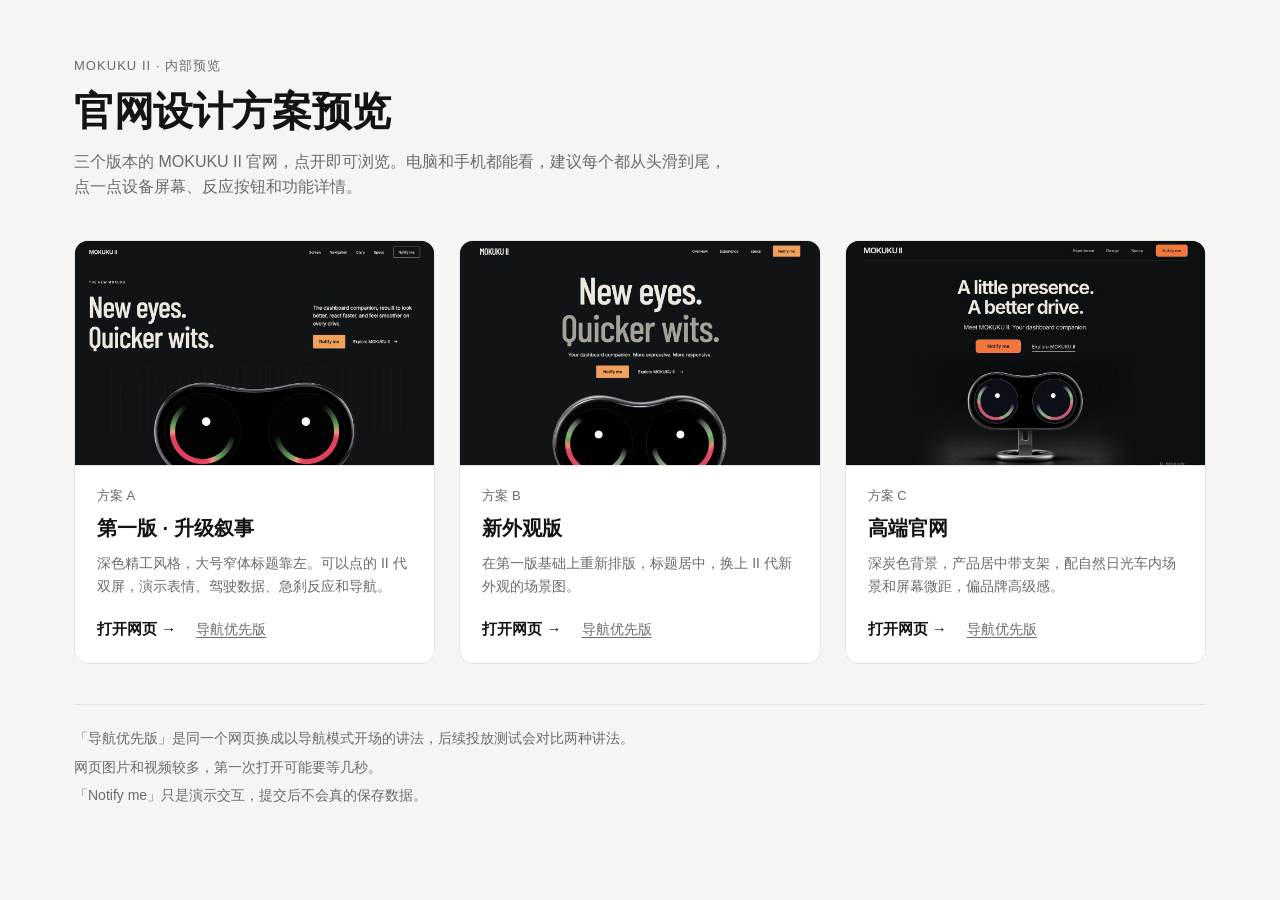
==== index.html @ 34bb88f5 "MOKUKU II website preview: 2026-11-19 14:28" ====
<!doctype html>
<html lang="zh-CN">
<head>
<meta charset="utf-8">
<meta name="viewport" content="width=device-width, initial-scale=1">
<meta name="robots" content="noindex, nofollow">
<title>MOKUKU II 官网方案预览</title>
<style>
  :root {
    --bg: #f5f5f3;
    --card: #ffffff;
    --text: #141414;
    --muted: #6b6b68;
    --line: #e4e4e0;
    --accent: #141414;
  }
  @media (prefers-color-scheme: dark) {
    :root {
      --bg: #111211;
      --card: #1b1c1b;
      --text: #f2f2ee;
      --muted: #a0a09a;
      --line: #2c2d2b;
      --accent: #f2f2ee;
    }
  }
  * { box-sizing: border-box; }
  html { -webkit-text-size-adjust: 100%; }
  body {
    margin: 0;
    background: var(--bg);
    color: var(--text);
    font-family: -apple-system, BlinkMacSystemFont, "PingFang SC", "Hiragino Sans GB", "Microsoft YaHei", "Segoe UI", sans-serif;
    line-height: 1.6;
  }
  .wrap { max-width: 1180px; margin: 0 auto; padding: 56px 24px 72px; }
  .eyebrow { font-size: 13px; letter-spacing: .08em; color: var(--muted); margin: 0 0 10px; }
  h1 { font-size: clamp(28px, 4vw, 40px); line-height: 1.2; margin: 0 0 14px; font-weight: 650; letter-spacing: -.01em; }
  .lead { color: var(--muted); margin: 0 0 40px; max-width: 660px; font-size: 16px; }
  .grid { display: grid; grid-template-columns: repeat(3, minmax(0, 1fr)); gap: 24px; }
  .card {
    position: relative;
    display: flex; flex-direction: column;
    background: var(--card);
    border: 1px solid var(--line);
    border-radius: 14px;
    overflow: hidden;
    transition: transform .2s ease, box-shadow .2s ease;
  }
  .card:hover { transform: translateY(-3px); box-shadow: 0 12px 32px rgba(0,0,0,.10); }
  .card:focus-within { outline: 2px solid var(--accent); outline-offset: 3px; }
  .shot { aspect-ratio: 16 / 10; background: #1a1d1f center / cover no-repeat; border-bottom: 1px solid var(--line); }
  .body { padding: 20px 22px 22px; display: flex; flex-direction: column; gap: 6px; flex: 1; }
  .tag { font-size: 13px; color: var(--muted); }
  h2 { font-size: 20px; margin: 0; font-weight: 620; }
  .desc { color: var(--muted); font-size: 14px; margin: 2px 0 14px; flex: 1; }
  .links { display: flex; flex-wrap: wrap; align-items: baseline; gap: 6px 20px; }
  .go { font-size: 15px; font-weight: 600; color: inherit; text-decoration: none; }
  .go:focus-visible { outline: none; }
  /* 整张卡片都可以点，点到“导航优先版”时走那个链接 */
  .go::after { content: ""; position: absolute; inset: 0; }
  .alt { position: relative; z-index: 1; font-size: 14px; color: var(--muted); text-decoration: underline; text-underline-offset: 3px; }
  .alt:hover { color: var(--text); }
  .note { margin-top: 40px; padding-top: 22px; border-top: 1px solid var(--line); color: var(--muted); font-size: 14px; }
  .note p { margin: 0 0 6px; }
  @media (max-width: 900px) {
    .grid { grid-template-columns: 1fr; max-width: 560px; }
    .wrap { padding: 36px 16px 56px; }
  }
</style>
</head>
<body>
  <main class="wrap">
    <p class="eyebrow">MOKUKU II · 内部预览</p>
    <h1>官网设计方案预览</h1>
    <p class="lead">三个版本的 MOKUKU II 官网，点开即可浏览。电脑和手机都能看，建议每个都从头滑到尾，点一点设备屏幕、反应按钮和功能详情。</p>

    <div class="grid">
      <article class="card">
        <div class="shot" style="background-image:url('./previews/a.jpg')" role="img" aria-label="方案 A 首屏截图"></div>
        <div class="body">
          <span class="tag">方案 A</span>
          <h2>第一版 · 升级叙事</h2>
          <p class="desc">深色精工风格，大号窄体标题靠左。可以点的 II 代双屏，演示表情、驾驶数据、急刹反应和导航。</p>
          <div class="links">
            <a class="go" href="./v1/">打开网页 →</a>
            <a class="alt" href="./v1/?v=nav">导航优先版</a>
          </div>
        </div>
      </article>

      <article class="card">
        <div class="shot" style="background-image:url('./previews/b.jpg')" role="img" aria-label="方案 B 首屏截图"></div>
        <div class="body">
          <span class="tag">方案 B</span>
          <h2>新外观版</h2>
          <p class="desc">在第一版基础上重新排版，标题居中，换上 II 代新外观的场景图。</p>
          <div class="links">
            <a class="go" href="./new-look/">打开网页 →</a>
            <a class="alt" href="./new-look/?v=nav">导航优先版</a>
          </div>
        </div>
      </article>

      <article class="card">
        <div class="shot" style="background-image:url('./previews/c.jpg')" role="img" aria-label="方案 C 首屏截图"></div>
        <div class="body">
          <span class="tag">方案 C</span>
          <h2>高端官网</h2>
          <p class="desc">深炭色背景，产品居中带支架，配自然日光车内场景和屏幕微距，偏品牌高级感。</p>
          <div class="links">
            <a class="go" href="./premium/">打开网页 →</a>
            <a class="alt" href="./premium/?v=nav">导航优先版</a>
          </div>
        </div>
      </article>
    </div>

    <div class="note">
      <p>「导航优先版」是同一个网页换成以导航模式开场的讲法，后续投放测试会对比两种讲法。</p>
      <p>网页图片和视频较多，第一次打开可能要等几秒。</p>
      <p>「Notify me」只是演示交互，提交后不会真的保存数据。</p>
    </div>
  </main>
</body>
</html>
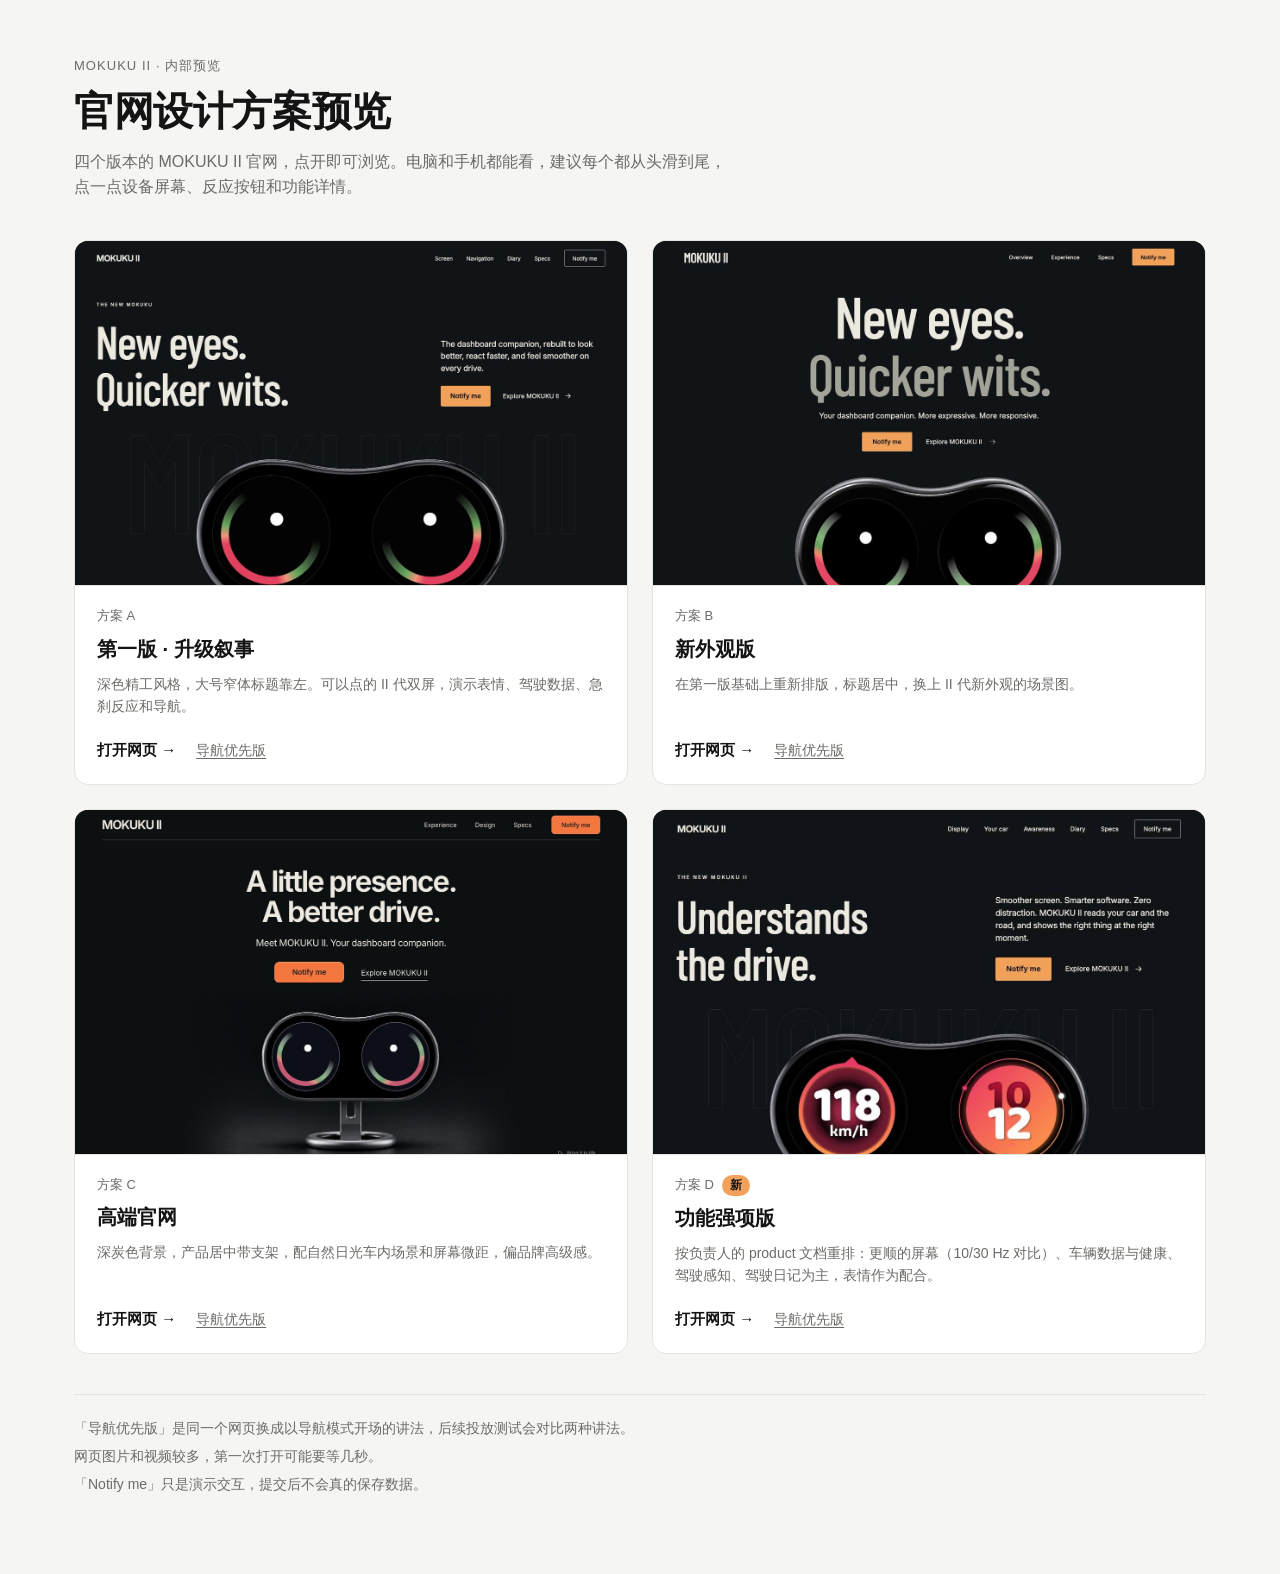
==== commit f8930ba0: "MOKUKU II website preview: 2026-11-19 15:33" ====
--- a/index.html
+++ b/index.html
@@ -37,7 +37,7 @@
   .eyebrow { font-size: 13px; letter-spacing: .08em; color: var(--muted); margin: 0 0 10px; }
   h1 { font-size: clamp(28px, 4vw, 40px); line-height: 1.2; margin: 0 0 14px; font-weight: 650; letter-spacing: -.01em; }
   .lead { color: var(--muted); margin: 0 0 40px; max-width: 660px; font-size: 16px; }
-  .grid { display: grid; grid-template-columns: repeat(3, minmax(0, 1fr)); gap: 24px; }
+  .grid { display: grid; grid-template-columns: repeat(2, minmax(0, 1fr)); gap: 24px; }
   .card {
     position: relative;
     display: flex; flex-direction: column;
@@ -52,6 +52,7 @@
   .shot { aspect-ratio: 16 / 10; background: #1a1d1f center / cover no-repeat; border-bottom: 1px solid var(--line); }
   .body { padding: 20px 22px 22px; display: flex; flex-direction: column; gap: 6px; flex: 1; }
   .tag { font-size: 13px; color: var(--muted); }
+  .new { display: inline-block; margin-left: 8px; padding: 1px 8px; border-radius: 999px; background: #f2a15a; color: #141414; font-size: 12px; font-weight: 600; }
   h2 { font-size: 20px; margin: 0; font-weight: 620; }
   .desc { color: var(--muted); font-size: 14px; margin: 2px 0 14px; flex: 1; }
   .links { display: flex; flex-wrap: wrap; align-items: baseline; gap: 6px 20px; }
@@ -73,7 +74,7 @@
   <main class="wrap">
     <p class="eyebrow">MOKUKU II · 内部预览</p>
     <h1>官网设计方案预览</h1>
-    <p class="lead">三个版本的 MOKUKU II 官网，点开即可浏览。电脑和手机都能看，建议每个都从头滑到尾，点一点设备屏幕、反应按钮和功能详情。</p>
+    <p class="lead">四个版本的 MOKUKU II 官网，点开即可浏览。电脑和手机都能看，建议每个都从头滑到尾，点一点设备屏幕、反应按钮和功能详情。</p>
 
     <div class="grid">
       <article class="card">
@@ -114,6 +115,18 @@
           </div>
         </div>
       </article>
+      <article class="card">
+        <div class="shot" style="background-image:url('./previews/d.jpg')" role="img" aria-label="方案 D 首屏截图"></div>
+        <div class="body">
+          <span class="tag">方案 D<span class="new">新</span></span>
+          <h2>功能强项版</h2>
+          <p class="desc">按负责人的 product 文档重排：更顺的屏幕（10/30 Hz 对比）、车辆数据与健康、驾驶感知、驾驶日记为主，表情作为配合。</p>
+          <div class="links">
+            <a class="go" href="./v2/">打开网页 →</a>
+            <a class="alt" href="./v2/?v=nav">导航优先版</a>
+          </div>
+        </div>
+      </article>
     </div>
 
     <div class="note">
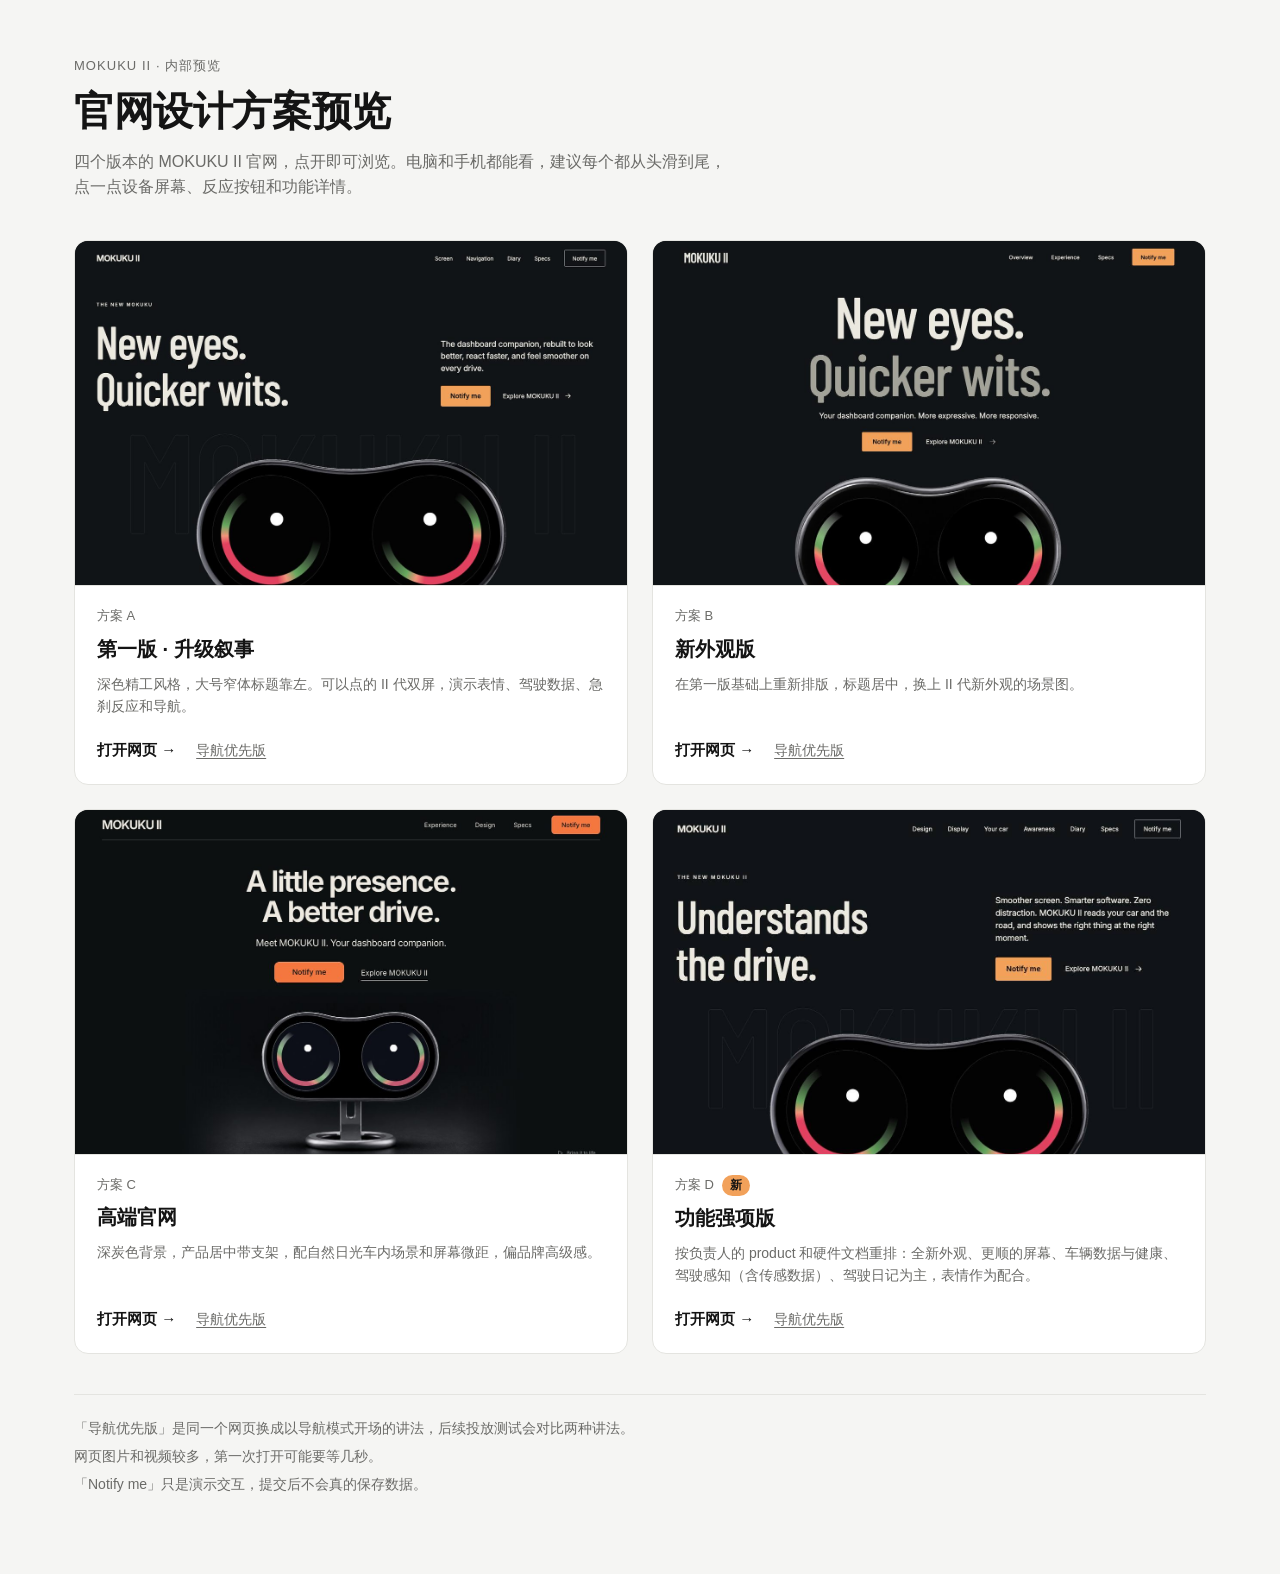
==== commit 2d9ebddc: "MOKUKU II website preview: 2026-11-19 15:55" ====
--- a/index.html
+++ b/index.html
@@ -120,7 +120,7 @@
         <div class="body">
           <span class="tag">方案 D<span class="new">新</span></span>
           <h2>功能强项版</h2>
-          <p class="desc">按负责人的 product 文档重排：更顺的屏幕（10/30 Hz 对比）、车辆数据与健康、驾驶感知、驾驶日记为主，表情作为配合。</p>
+          <p class="desc">按负责人的 product 和硬件文档重排：全新外观、更顺的屏幕、车辆数据与健康、驾驶感知（含传感数据）、驾驶日记为主，表情作为配合。</p>
           <div class="links">
             <a class="go" href="./v2/">打开网页 →</a>
             <a class="alt" href="./v2/?v=nav">导航优先版</a>
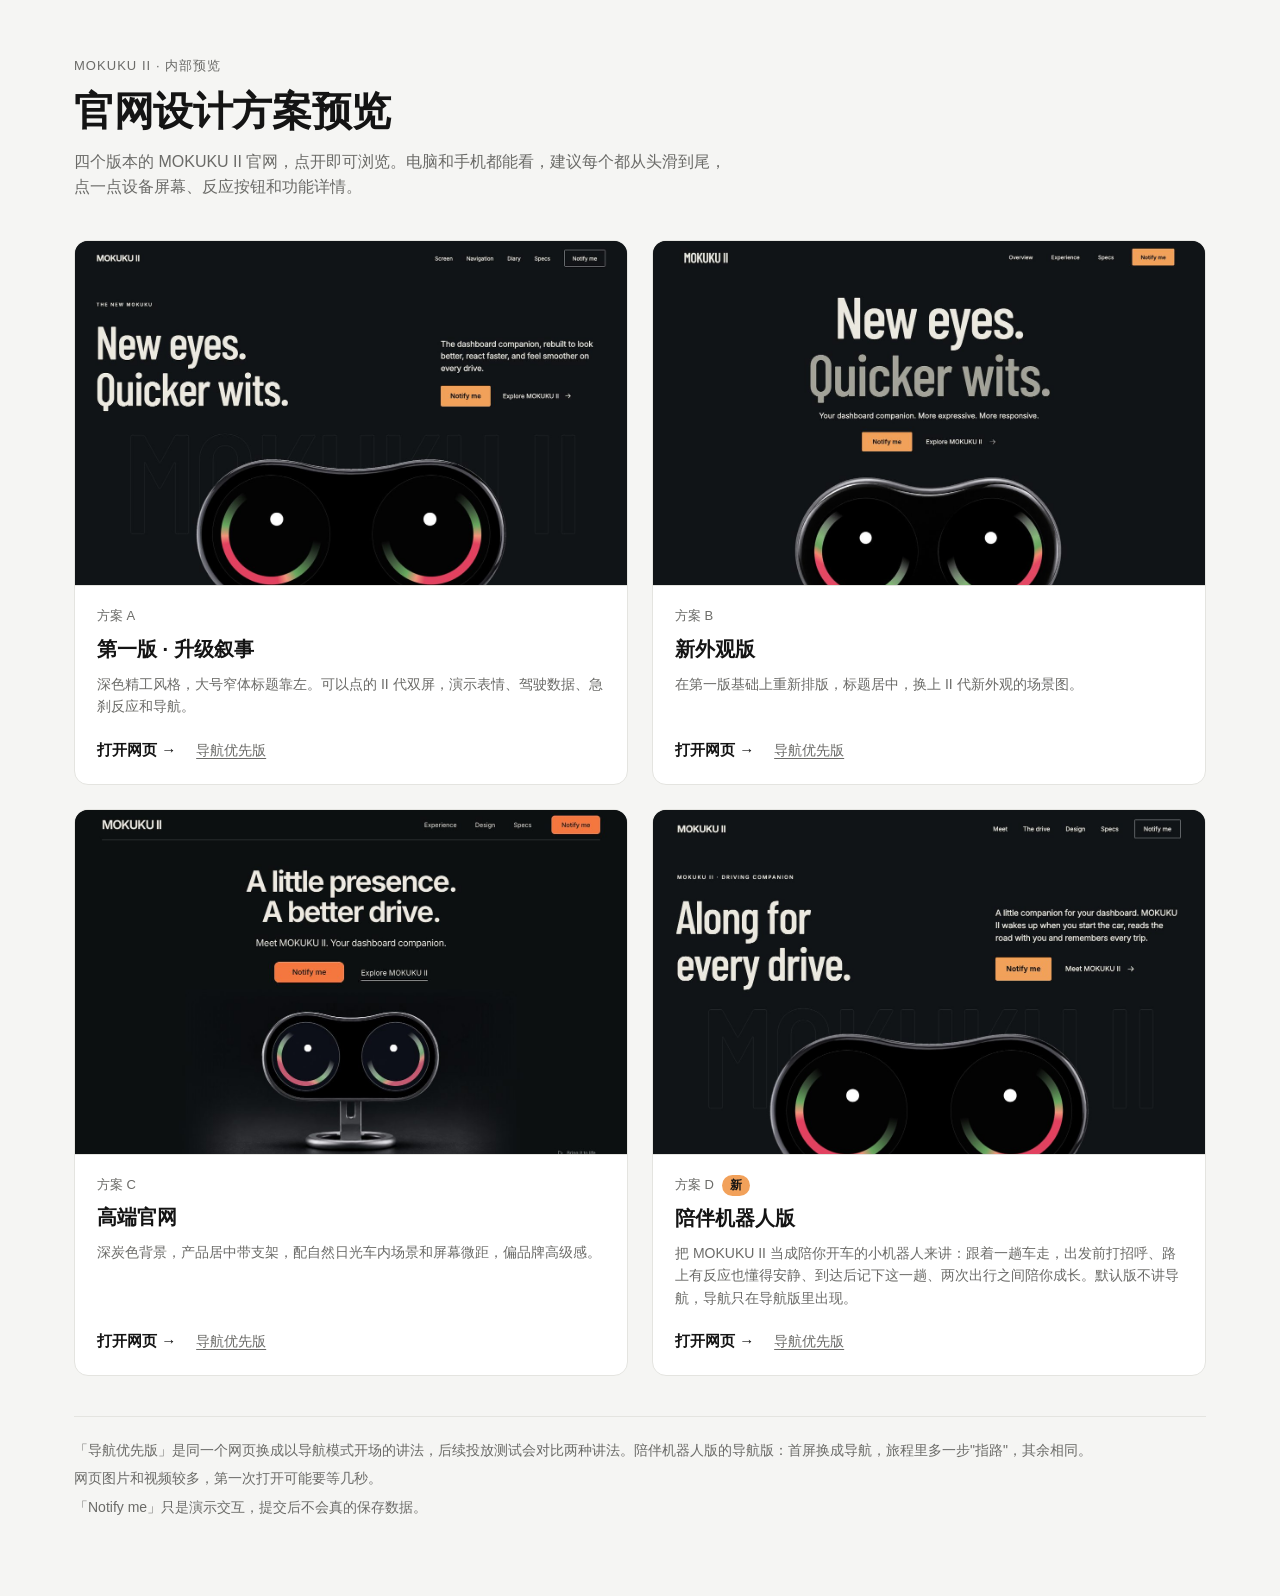
==== commit 78adf449: "MOKUKU II website preview: 2026-11-23 15:16" ====
--- a/index.html
+++ b/index.html
@@ -119,8 +119,8 @@
         <div class="shot" style="background-image:url('./previews/d.jpg')" role="img" aria-label="方案 D 首屏截图"></div>
         <div class="body">
           <span class="tag">方案 D<span class="new">新</span></span>
-          <h2>功能强项版</h2>
-          <p class="desc">按负责人的 product 和硬件文档重排：全新外观、更顺的屏幕、车辆数据与健康、驾驶感知（含传感数据）、驾驶日记为主，表情作为配合。</p>
+          <h2>陪伴机器人版</h2>
+          <p class="desc">把 MOKUKU II 当成陪你开车的小机器人来讲：跟着一趟车走，出发前打招呼、路上有反应也懂得安静、到达后记下这一趟、两次出行之间陪你成长。默认版不讲导航，导航只在导航版里出现。</p>
           <div class="links">
             <a class="go" href="./v2/">打开网页 →</a>
             <a class="alt" href="./v2/?v=nav">导航优先版</a>
@@ -130,7 +130,7 @@
     </div>
 
     <div class="note">
-      <p>「导航优先版」是同一个网页换成以导航模式开场的讲法，后续投放测试会对比两种讲法。</p>
+      <p>「导航优先版」是同一个网页换成以导航模式开场的讲法，后续投放测试会对比两种讲法。陪伴机器人版的导航版：首屏换成导航，旅程里多一步"指路"，其余相同。</p>
       <p>网页图片和视频较多，第一次打开可能要等几秒。</p>
       <p>「Notify me」只是演示交互，提交后不会真的保存数据。</p>
     </div>
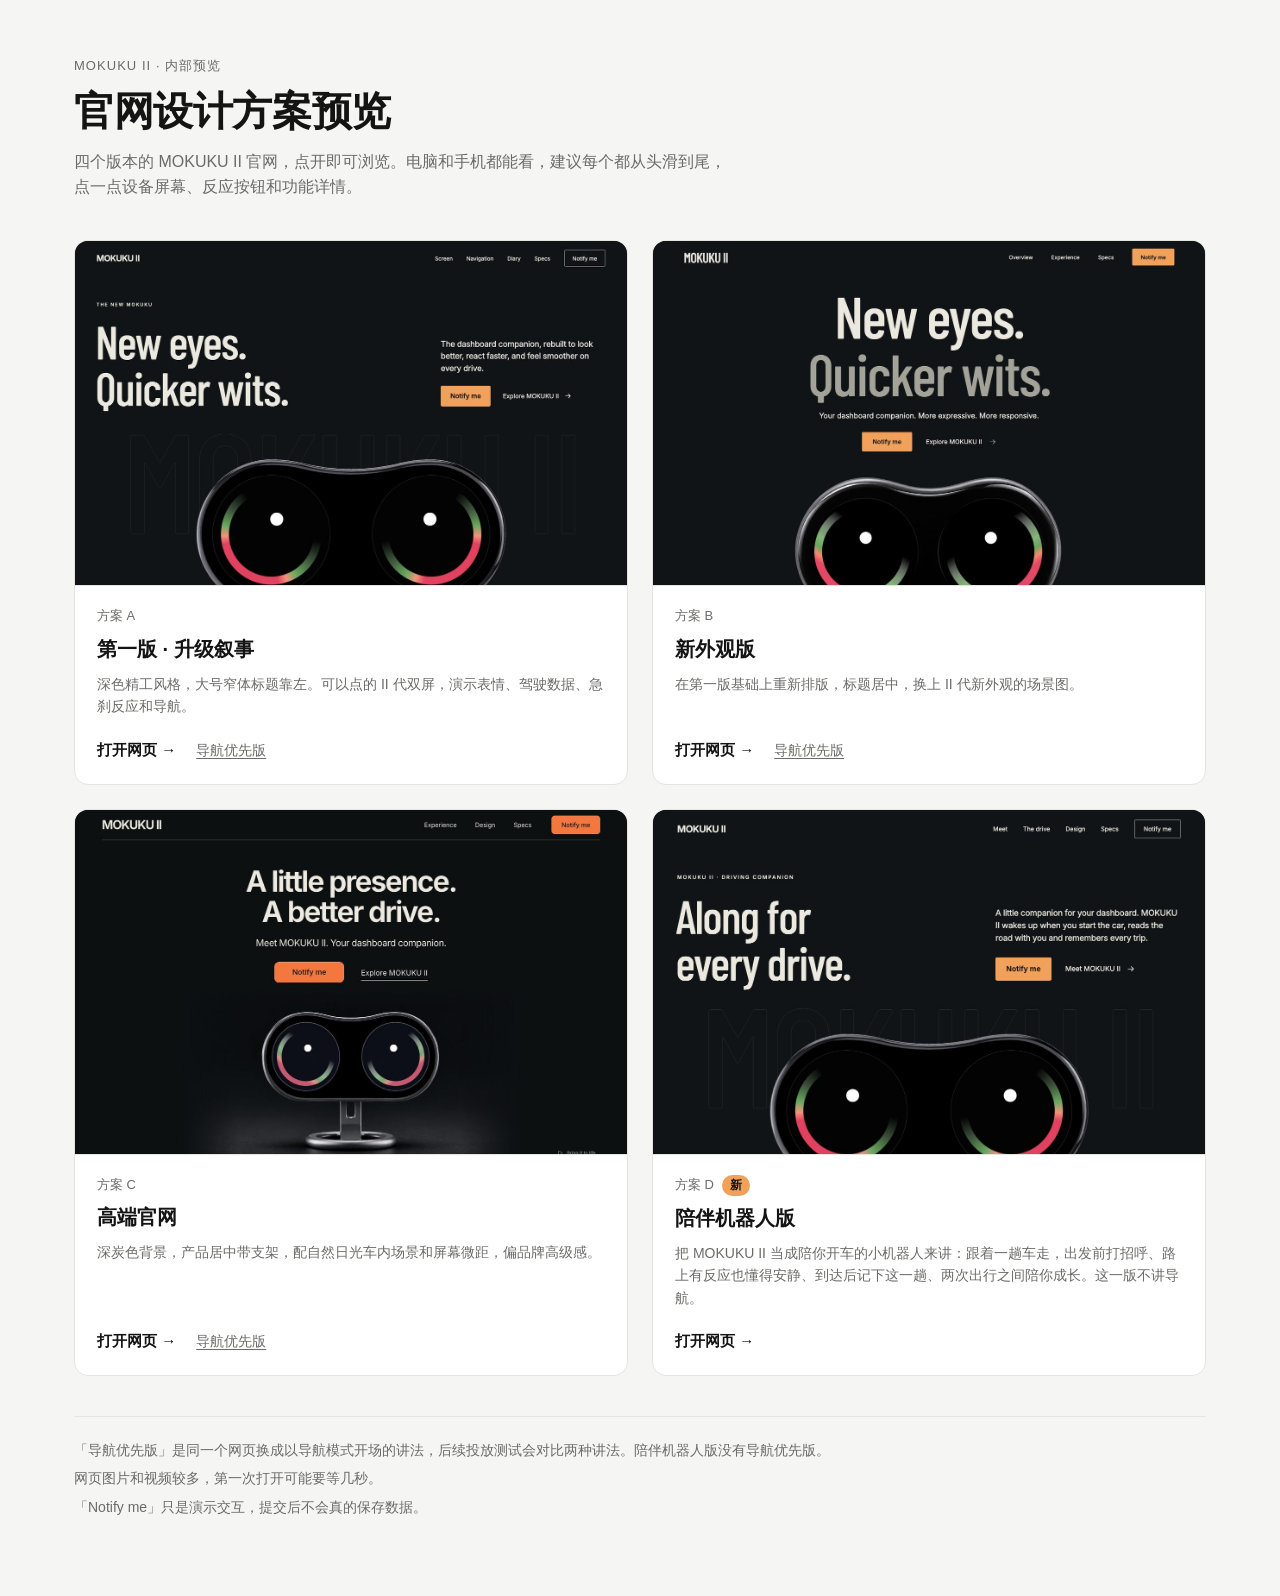
==== commit b5155345: "MOKUKU II website preview: 2026-11-23 16:13" ====
--- a/index.html
+++ b/index.html
@@ -120,17 +120,16 @@
         <div class="body">
           <span class="tag">方案 D<span class="new">新</span></span>
           <h2>陪伴机器人版</h2>
-          <p class="desc">把 MOKUKU II 当成陪你开车的小机器人来讲：跟着一趟车走，出发前打招呼、路上有反应也懂得安静、到达后记下这一趟、两次出行之间陪你成长。默认版不讲导航，导航只在导航版里出现。</p>
+          <p class="desc">把 MOKUKU II 当成陪你开车的小机器人来讲：跟着一趟车走，出发前打招呼、路上有反应也懂得安静、到达后记下这一趟、两次出行之间陪你成长。这一版不讲导航。</p>
           <div class="links">
             <a class="go" href="./v2/">打开网页 →</a>
-            <a class="alt" href="./v2/?v=nav">导航优先版</a>
           </div>
         </div>
       </article>
     </div>
 
     <div class="note">
-      <p>「导航优先版」是同一个网页换成以导航模式开场的讲法，后续投放测试会对比两种讲法。陪伴机器人版的导航版：首屏换成导航，旅程里多一步"指路"，其余相同。</p>
+      <p>「导航优先版」是同一个网页换成以导航模式开场的讲法，后续投放测试会对比两种讲法。陪伴机器人版没有导航优先版。</p>
       <p>网页图片和视频较多，第一次打开可能要等几秒。</p>
       <p>「Notify me」只是演示交互，提交后不会真的保存数据。</p>
     </div>
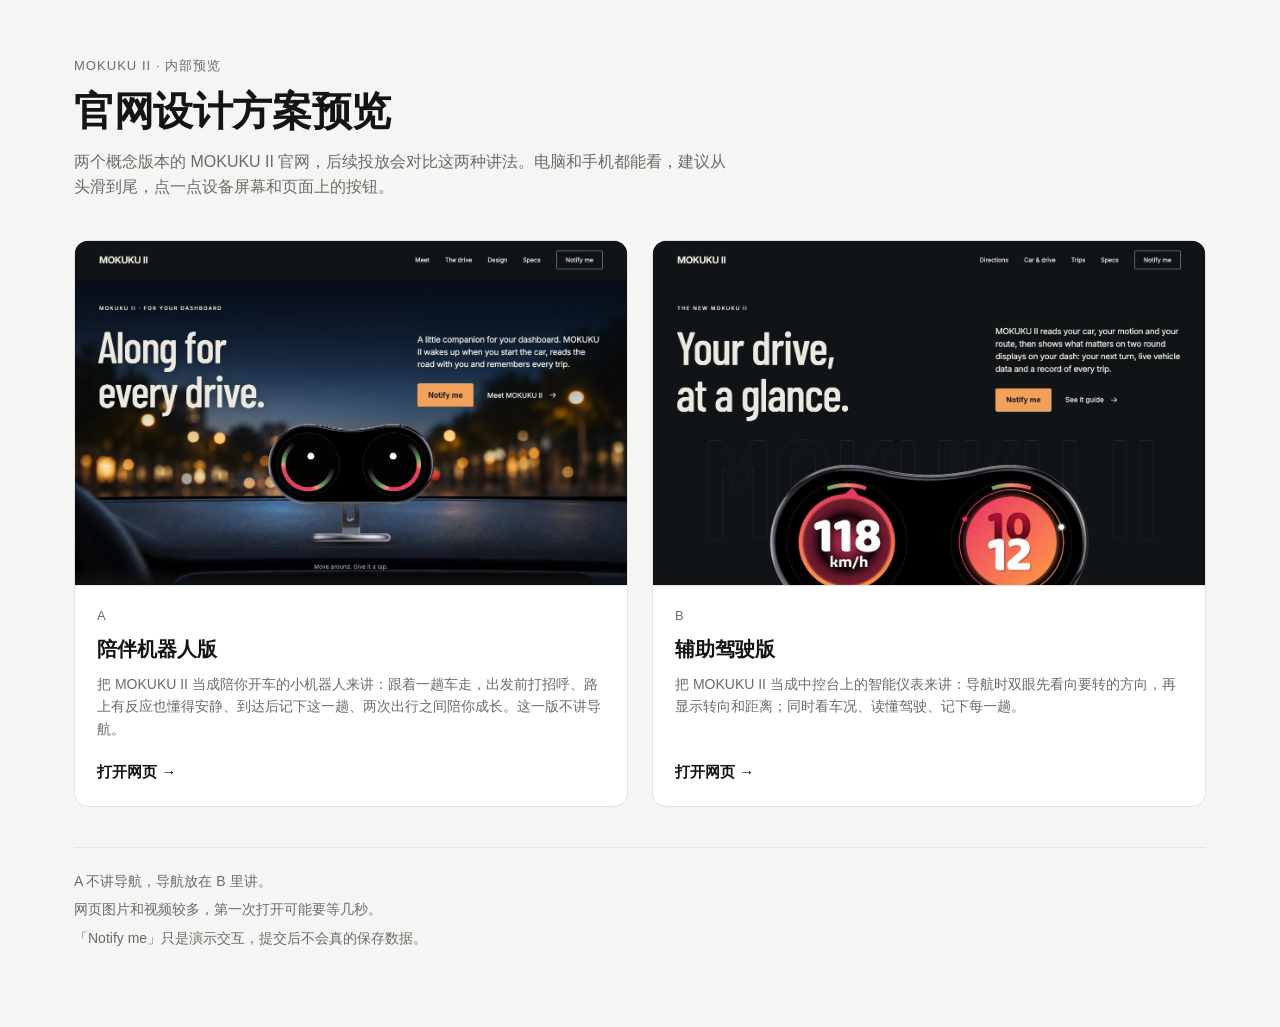
==== commit 9e06ab09: "MOKUKU II website preview: 2026-11-24 14:59" ====
--- a/index.html
+++ b/index.html
@@ -52,16 +52,13 @@
   .shot { aspect-ratio: 16 / 10; background: #1a1d1f center / cover no-repeat; border-bottom: 1px solid var(--line); }
   .body { padding: 20px 22px 22px; display: flex; flex-direction: column; gap: 6px; flex: 1; }
   .tag { font-size: 13px; color: var(--muted); }
-  .new { display: inline-block; margin-left: 8px; padding: 1px 8px; border-radius: 999px; background: #f2a15a; color: #141414; font-size: 12px; font-weight: 600; }
   h2 { font-size: 20px; margin: 0; font-weight: 620; }
   .desc { color: var(--muted); font-size: 14px; margin: 2px 0 14px; flex: 1; }
   .links { display: flex; flex-wrap: wrap; align-items: baseline; gap: 6px 20px; }
   .go { font-size: 15px; font-weight: 600; color: inherit; text-decoration: none; }
   .go:focus-visible { outline: none; }
-  /* 整张卡片都可以点，点到“导航优先版”时走那个链接 */
+  /* 整张卡片都可以点 */
   .go::after { content: ""; position: absolute; inset: 0; }
-  .alt { position: relative; z-index: 1; font-size: 14px; color: var(--muted); text-decoration: underline; text-underline-offset: 3px; }
-  .alt:hover { color: var(--text); }
   .note { margin-top: 40px; padding-top: 22px; border-top: 1px solid var(--line); color: var(--muted); font-size: 14px; }
   .note p { margin: 0 0 6px; }
   @media (max-width: 900px) {
@@ -74,51 +71,13 @@
   <main class="wrap">
     <p class="eyebrow">MOKUKU II · 内部预览</p>
     <h1>官网设计方案预览</h1>
-    <p class="lead">四个版本的 MOKUKU II 官网，点开即可浏览。电脑和手机都能看，建议每个都从头滑到尾，点一点设备屏幕、反应按钮和功能详情。</p>
+    <p class="lead">两个概念版本的 MOKUKU II 官网，后续投放会对比这两种讲法。电脑和手机都能看，建议从头滑到尾，点一点设备屏幕和页面上的按钮。</p>
 
     <div class="grid">
       <article class="card">
-        <div class="shot" style="background-image:url('./previews/a.jpg')" role="img" aria-label="方案 A 首屏截图"></div>
+        <div class="shot" style="background-image:url('./previews/a.jpg')" role="img" aria-label="A 陪伴机器人版首屏截图"></div>
         <div class="body">
-          <span class="tag">方案 A</span>
-          <h2>第一版 · 升级叙事</h2>
-          <p class="desc">深色精工风格，大号窄体标题靠左。可以点的 II 代双屏，演示表情、驾驶数据、急刹反应和导航。</p>
-          <div class="links">
-            <a class="go" href="./v1/">打开网页 →</a>
-            <a class="alt" href="./v1/?v=nav">导航优先版</a>
-          </div>
-        </div>
-      </article>
-
-      <article class="card">
-        <div class="shot" style="background-image:url('./previews/b.jpg')" role="img" aria-label="方案 B 首屏截图"></div>
-        <div class="body">
-          <span class="tag">方案 B</span>
-          <h2>新外观版</h2>
-          <p class="desc">在第一版基础上重新排版，标题居中，换上 II 代新外观的场景图。</p>
-          <div class="links">
-            <a class="go" href="./new-look/">打开网页 →</a>
-            <a class="alt" href="./new-look/?v=nav">导航优先版</a>
-          </div>
-        </div>
-      </article>
-
-      <article class="card">
-        <div class="shot" style="background-image:url('./previews/c.jpg')" role="img" aria-label="方案 C 首屏截图"></div>
-        <div class="body">
-          <span class="tag">方案 C</span>
-          <h2>高端官网</h2>
-          <p class="desc">深炭色背景，产品居中带支架，配自然日光车内场景和屏幕微距，偏品牌高级感。</p>
-          <div class="links">
-            <a class="go" href="./premium/">打开网页 →</a>
-            <a class="alt" href="./premium/?v=nav">导航优先版</a>
-          </div>
-        </div>
-      </article>
-      <article class="card">
-        <div class="shot" style="background-image:url('./previews/d.jpg')" role="img" aria-label="方案 D 首屏截图"></div>
-        <div class="body">
-          <span class="tag">方案 D<span class="new">新</span></span>
+          <span class="tag">A</span>
           <h2>陪伴机器人版</h2>
           <p class="desc">把 MOKUKU II 当成陪你开车的小机器人来讲：跟着一趟车走，出发前打招呼、路上有反应也懂得安静、到达后记下这一趟、两次出行之间陪你成长。这一版不讲导航。</p>
           <div class="links">
@@ -126,10 +85,22 @@
           </div>
         </div>
       </article>
+
+      <article class="card">
+        <div class="shot" style="background-image:url('./previews/b.jpg')" role="img" aria-label="B 辅助驾驶版首屏截图"></div>
+        <div class="body">
+          <span class="tag">B</span>
+          <h2>辅助驾驶版</h2>
+          <p class="desc">把 MOKUKU II 当成中控台上的智能仪表来讲：导航时双眼先看向要转的方向，再显示转向和距离；同时看车况、读懂驾驶、记下每一趟。</p>
+          <div class="links">
+            <a class="go" href="./b-assist/">打开网页 →</a>
+          </div>
+        </div>
+      </article>
     </div>
 
     <div class="note">
-      <p>「导航优先版」是同一个网页换成以导航模式开场的讲法，后续投放测试会对比两种讲法。陪伴机器人版没有导航优先版。</p>
+      <p>A 不讲导航，导航放在 B 里讲。</p>
       <p>网页图片和视频较多，第一次打开可能要等几秒。</p>
       <p>「Notify me」只是演示交互，提交后不会真的保存数据。</p>
     </div>
